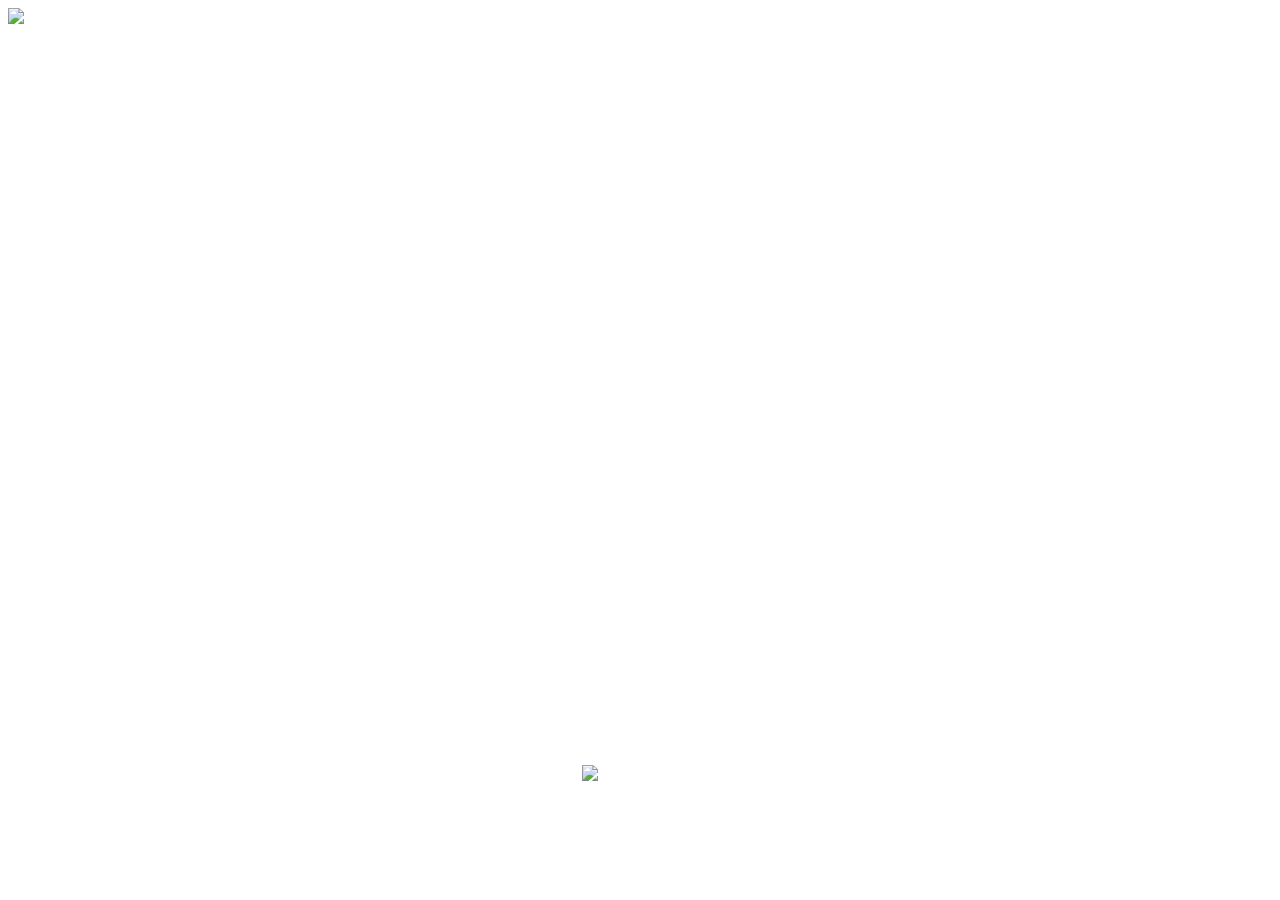
==== frontend/homepage.html @ 016938f0 "Add files via upload" ====
<!DOCTYPE html>
<html>
	<head>

		<style>
			body{
				background-size: 1040px;
				background-repeat: no-repeat; /* you know... don't repeat... */
				background-position: center center; /*center the background */
				background-attachment: fixed; /*don't scroll with content */
				sbackground-color:#FFFDCE;
			}
		</style>
	</head>

	<body>
		<a href="videopage.html">
			<div style = "position:fixed; left:45.5%; top:85%;">
			<img src="assets/start_button.png" height="50" width="auto">
			</div>
		</a>
		<a href="http://localhost:5000/homepage/">
			<div style = "position:fixed; ">
			<img src="assets/logo.png" height="140" width="auto">
			</div>
		</a>
	</body>

</html>
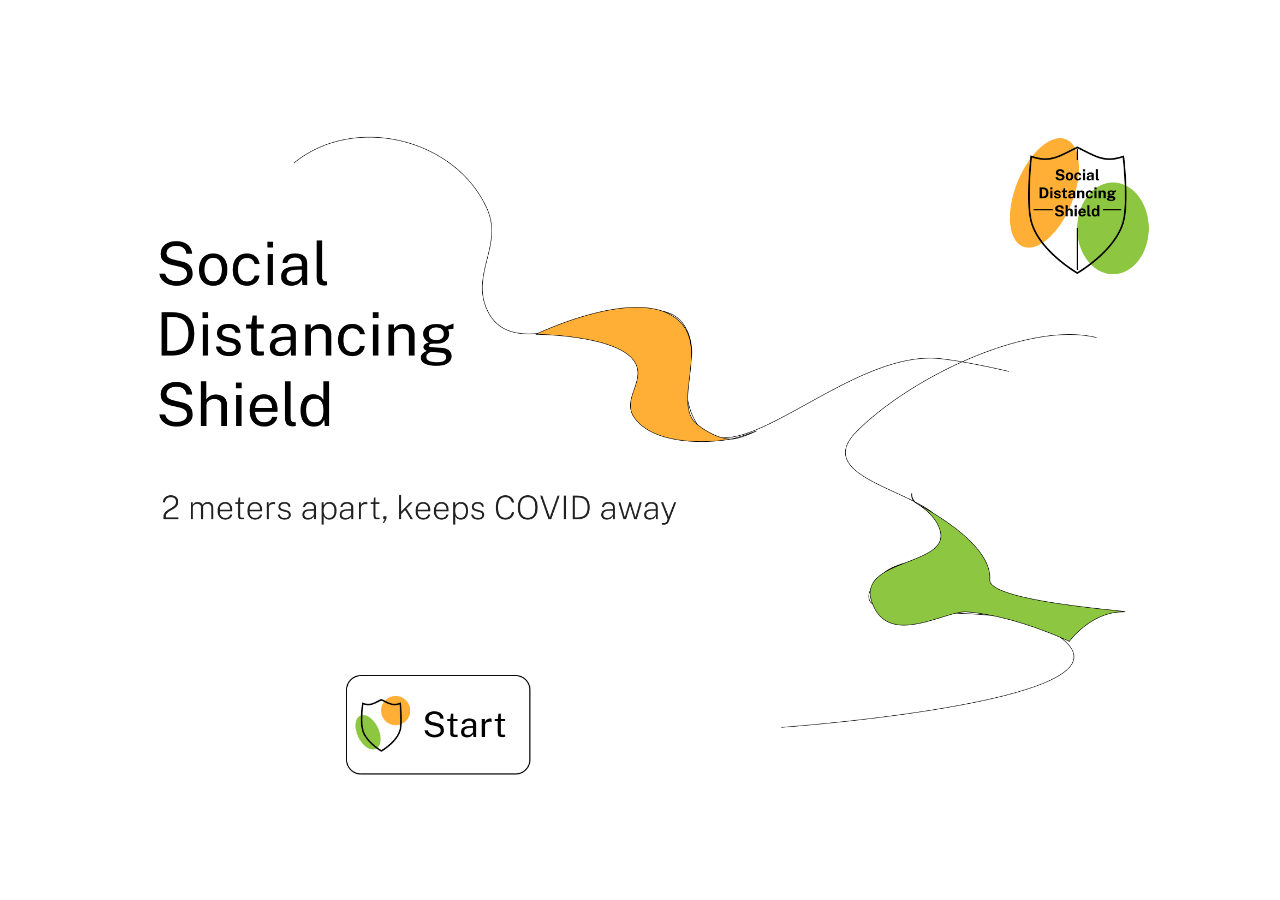
==== commit 0714a6ff: "update front end" ====
--- a/frontend/homepage.html
+++ b/frontend/homepage.html
@@ -4,7 +4,8 @@
 
 		<style>
 			body{
-				background-size: 1040px;
+                background-image: url('assets/landing.png');
+				background-size: 1048px;
 				background-repeat: no-repeat; /* you know... don't repeat... */
 				background-position: center center; /*center the background */
 				background-attachment: fixed; /*don't scroll with content */
@@ -15,13 +16,8 @@
 
 	<body>
 		<a href="videopage.html">
-			<div style = "position:fixed; left:45.5%; top:85%;">
-			<img src="assets/start_button.png" height="50" width="auto">
-			</div>
-		</a>
-		<a href="http://localhost:5000/homepage/">
-			<div style = "position:fixed; ">
-			<img src="assets/logo.png" height="140" width="auto">
+			<div style = "position:fixed; left:27%; top:75%;">
+			<img src="assets/rec_button.png" height="100" width="auto">
 			</div>
 		</a>
 	</body>
